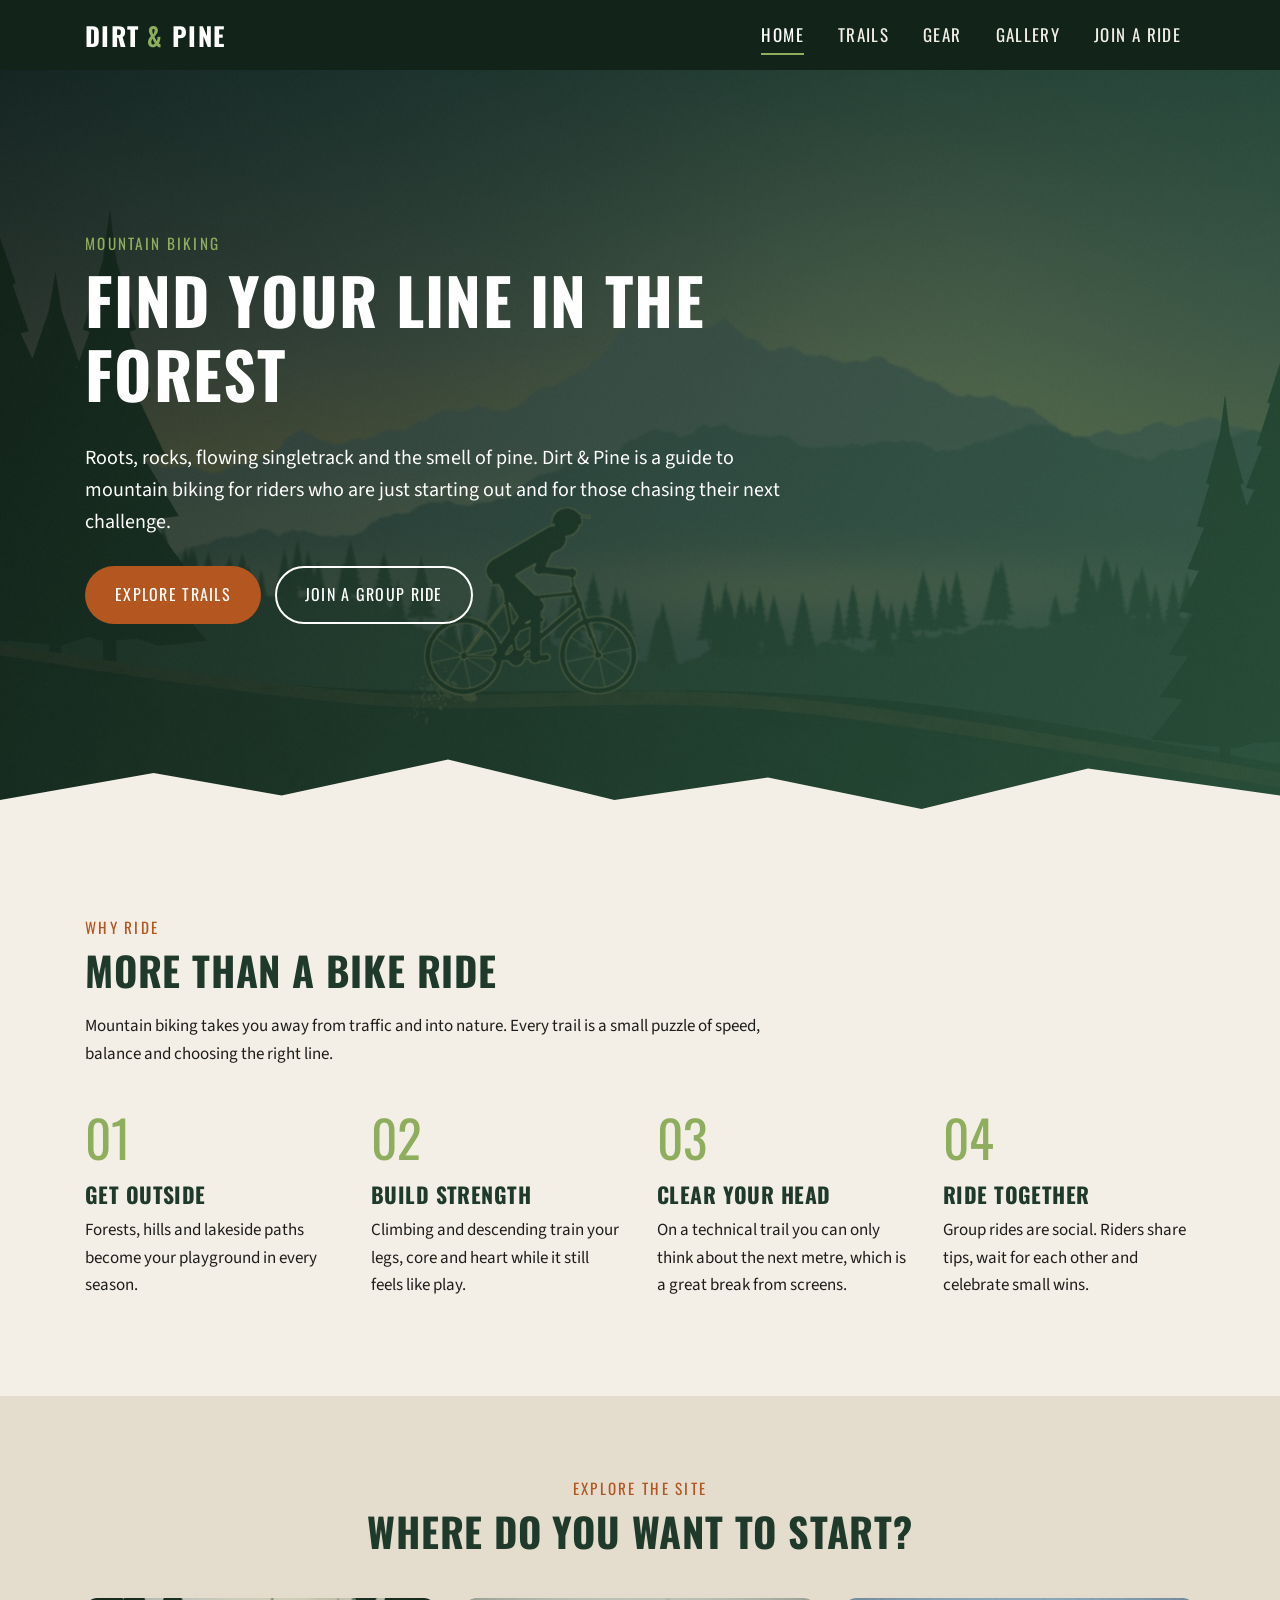
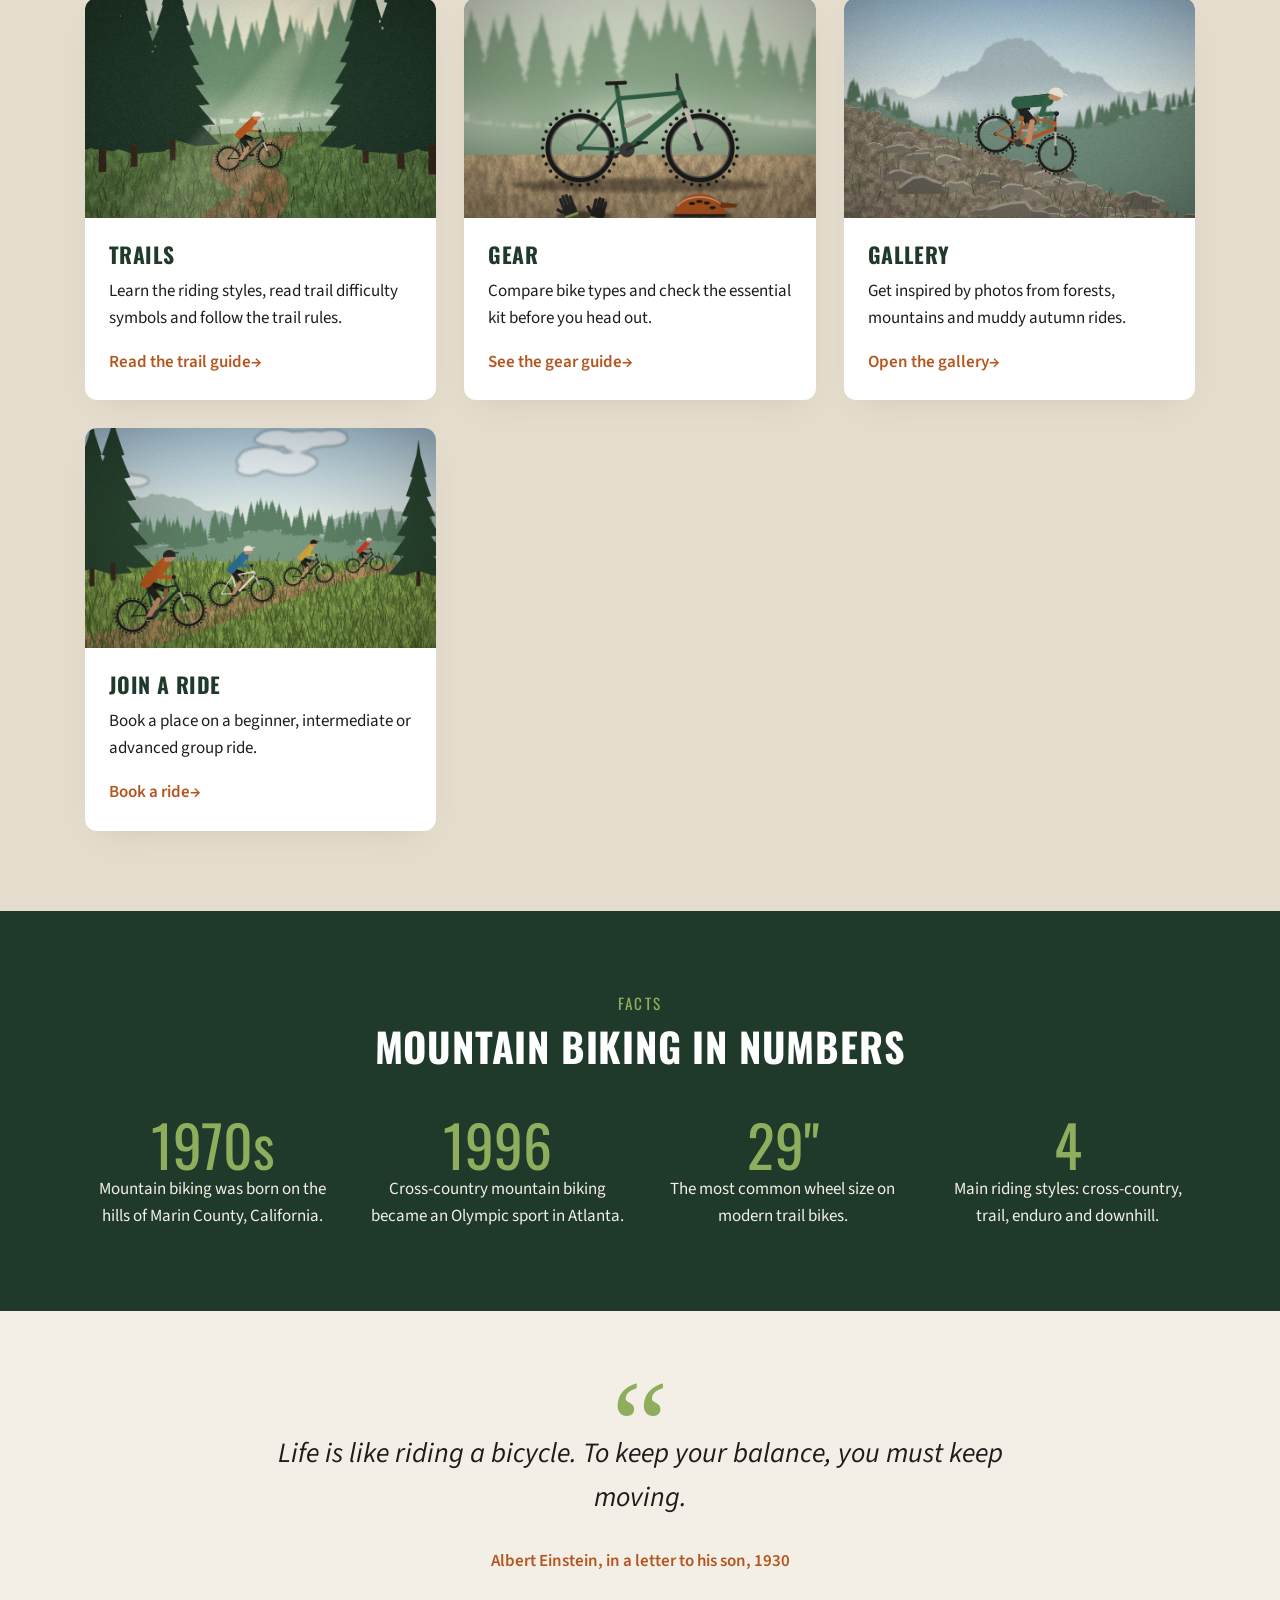
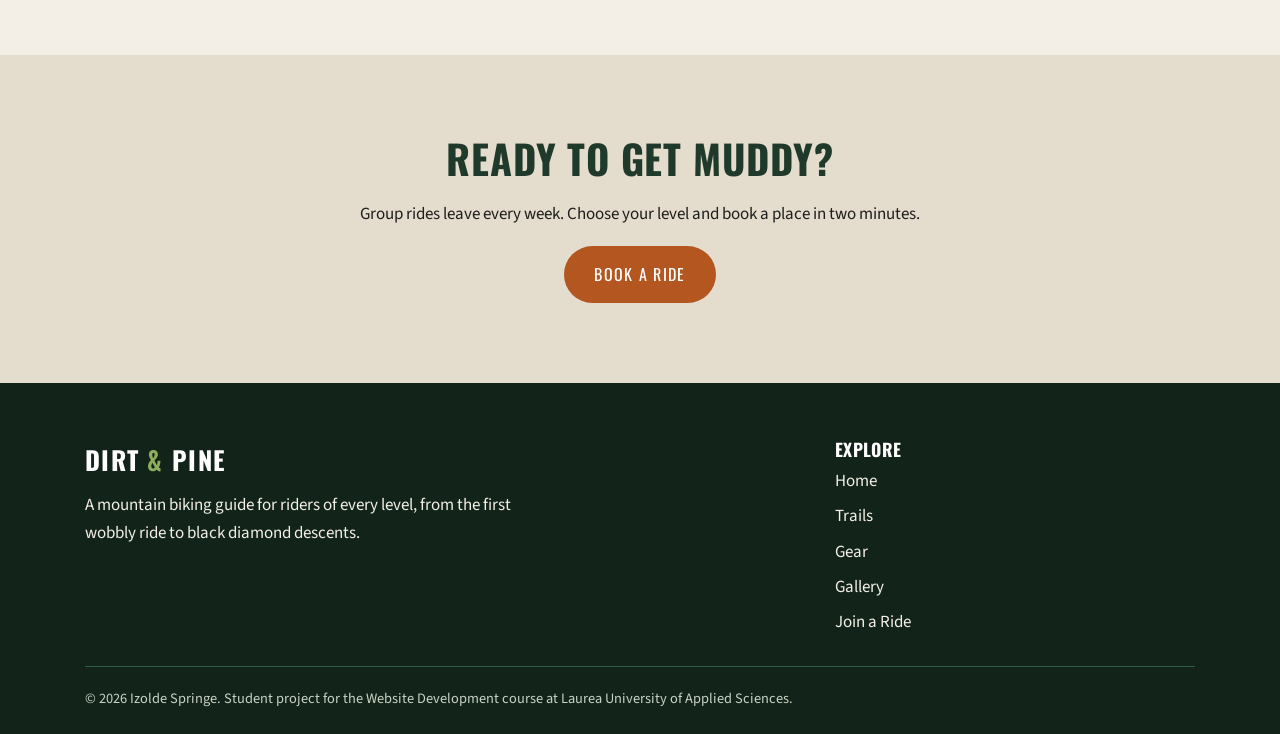
==== final-project/index.html @ ebc31a54 "Final-project" ====
<!DOCTYPE html>
<html lang="en">
<head>
    <meta charset="UTF-8">
    <meta name="viewport" content="width=device-width, initial-scale=1.0">
    <meta name="description" content="Dirt &amp; Pine is a mountain biking site with trail guides, gear advice, a photo gallery and group rides for every level.">
    <title>Dirt &amp; Pine | Mountain Biking for Every Rider</title>
    <link rel="preconnect" href="https://fonts.googleapis.com">
    <link rel="preconnect" href="https://fonts.gstatic.com" crossorigin>
    <link href="https://fonts.googleapis.com/css2?family=Oswald:wght@500;700&amp;family=Source+Sans+3:ital,wght@0,400;0,600;1,400&amp;display=swap" rel="stylesheet">
    <link rel="stylesheet" href="css/style.css">
</head>
<body>
    <a class="skip-link" href="#main">Skip to content</a>

    <header class="site-header">
        <div class="container header-inner">
            <a class="logo" href="index.html">Dirt <span>&amp;</span> Pine</a>
            <input class="nav-toggle" type="checkbox" id="nav-toggle">
            <label class="nav-toggle-label" for="nav-toggle">
                <span class="hamburger"></span>
                <span class="visually-hidden">Menu</span>
            </label>
            <nav class="site-nav" aria-label="Main">
                <ul>
                    <li><a href="index.html" aria-current="page">Home</a></li>
                    <li><a href="trails.html">Trails</a></li>
                    <li><a href="gear.html">Gear</a></li>
                    <li><a href="gallery.html">Gallery</a></li>
                    <li><a href="join.html">Join a Ride</a></li>
                </ul>
            </nav>
        </div>
    </header>

    <main id="main">
        <section class="hero hero-home">
            <div class="container">
                <div class="hero-content">
                    <span class="eyebrow">Mountain biking</span>
                    <h1>Find your line in the forest</h1>
                    <p class="hero-text">
                        Roots, rocks, flowing singletrack and the smell of pine.
                        Dirt &amp; Pine is a guide to mountain biking for riders
                        who are just starting out and for those chasing their next challenge.
                    </p>
                    <div class="hero-actions">
                        <a class="btn btn-primary" href="trails.html">Explore trails</a>
                        <a class="btn btn-outline" href="join.html">Join a group ride</a>
                    </div>
                </div>
            </div>
        </section>

        <section class="section">
            <div class="container">
                <div class="section-intro">
                    <span class="eyebrow">Why ride</span>
                    <h2>More than a bike ride</h2>
                    <p>
                        Mountain biking takes you away from traffic and into nature.
                        Every trail is a small puzzle of speed, balance and choosing the right line.
                    </p>
                </div>
                <ol class="benefits">
                    <li>
                        <h3>Get outside</h3>
                        <p>Forests, hills and lakeside paths become your playground in every season.</p>
                    </li>
                    <li>
                        <h3>Build strength</h3>
                        <p>Climbing and descending train your legs, core and heart while it still feels like play.</p>
                    </li>
                    <li>
                        <h3>Clear your head</h3>
                        <p>On a technical trail you can only think about the next metre, which is a great break from screens.</p>
                    </li>
                    <li>
                        <h3>Ride together</h3>
                        <p>Group rides are social. Riders share tips, wait for each other and celebrate small wins.</p>
                    </li>
                </ol>
            </div>
        </section>

        <section class="section section-alt">
            <div class="container">
                <div class="section-intro text-center">
                    <span class="eyebrow">Explore the site</span>
                    <h2>Where do you want to start?</h2>
                </div>
                <div class="card-grid">
                    <article class="card">
                        <div class="card-image">
                            <img src="images/trail.jpg" alt="Rider on a narrow singletrack trail through the forest" width="800" height="533" loading="lazy">
                        </div>
                        <div class="card-body">
                            <h3>Trails</h3>
                            <p>Learn the riding styles, read trail difficulty symbols and follow the trail rules.</p>
                            <a class="card-link" href="trails.html">Read the trail guide</a>
                        </div>
                    </article>
                    <article class="card">
                        <div class="card-image">
                            <img src="images/gear.jpg" alt="Mountain bike, helmet and gloves ready for a ride" width="800" height="533" loading="lazy">
                        </div>
                        <div class="card-body">
                            <h3>Gear</h3>
                            <p>Compare bike types and check the essential kit before you head out.</p>
                            <a class="card-link" href="gear.html">See the gear guide</a>
                        </div>
                    </article>
                    <article class="card">
                        <div class="card-image">
                            <img src="images/gallery-1.jpg" alt="Mountain biker riding down a rocky descent" width="800" height="533" loading="lazy">
                        </div>
                        <div class="card-body">
                            <h3>Gallery</h3>
                            <p>Get inspired by photos from forests, mountains and muddy autumn rides.</p>
                            <a class="card-link" href="gallery.html">Open the gallery</a>
                        </div>
                    </article>
                    <article class="card">
                        <div class="card-image">
                            <img src="images/gallery-6.jpg" alt="Group of mountain bikers riding together" width="800" height="533" loading="lazy">
                        </div>
                        <div class="card-body">
                            <h3>Join a ride</h3>
                            <p>Book a place on a beginner, intermediate or advanced group ride.</p>
                            <a class="card-link" href="join.html">Book a ride</a>
                        </div>
                    </article>
                </div>
            </div>
        </section>

        <section class="section section-dark">
            <div class="container">
                <div class="section-intro text-center">
                    <span class="eyebrow">Facts</span>
                    <h2>Mountain biking in numbers</h2>
                </div>
                <ul class="stats">
                    <li>
                        <span class="stat-number">1970s</span>
                        Mountain biking was born on the hills of Marin County, California.
                    </li>
                    <li>
                        <span class="stat-number">1996</span>
                        Cross-country mountain biking became an Olympic sport in Atlanta.
                    </li>
                    <li>
                        <span class="stat-number">29&quot;</span>
                        The most common wheel size on modern trail bikes.
                    </li>
                    <li>
                        <span class="stat-number">4</span>
                        Main riding styles: cross-country, trail, enduro and downhill.
                    </li>
                </ul>
            </div>
        </section>

        <div class="section">
            <div class="container">
                <figure class="quote-block">
                    <blockquote>
                        <p>Life is like riding a bicycle. To keep your balance, you must keep moving.</p>
                    </blockquote>
                    <figcaption>Albert Einstein, in a letter to his son, 1930</figcaption>
                </figure>
            </div>
        </div>

        <section class="section section-alt">
            <div class="container text-center">
                <h2>Ready to get muddy?</h2>
                <p>Group rides leave every week. Choose your level and book a place in two minutes.</p>
                <a class="btn btn-primary" href="join.html">Book a ride</a>
            </div>
        </section>
    </main>

    <footer class="site-footer">
        <div class="container">
            <div class="footer-inner">
                <div>
                    <a class="logo" href="index.html">Dirt <span>&amp;</span> Pine</a>
                    <p class="footer-text">A mountain biking guide for riders of every level, from the first wobbly ride to black diamond descents.</p>
                </div>
                <nav class="footer-nav" aria-label="Footer">
                    <h2 class="footer-heading">Explore</h2>
                    <ul>
                        <li><a href="index.html">Home</a></li>
                        <li><a href="trails.html">Trails</a></li>
                        <li><a href="gear.html">Gear</a></li>
                        <li><a href="gallery.html">Gallery</a></li>
                        <li><a href="join.html">Join a Ride</a></li>
                    </ul>
                </nav>
            </div>
            <p class="footer-bottom">&copy; 2026 Izolde Springe. Student project for the Website Development course at Laurea University of Applied Sciences.</p>
        </div>
    </footer>
</body>
</html>
---- final-project/css/style.css ----
/* =========================================================
   Dirt & Pine: shared stylesheet for every page
   ========================================================= */

/* The stylesheet is ordered by page section. Selectors such as
   ".card:hover .card-image img" and ".gallery-item img" never match
   the same element, so their order does not matter. */
/* stylelint-disable no-descending-specificity */

/* ---------- Colour palette and shared values ---------- */
:root {
    --color-forest: #1f3a2b;
    --color-forest-dark: #12241a;
    --color-pine: #2f5d43;
    --color-moss: #8fae5d;
    --color-accent: #b4561f;
    --color-accent-dark: #8f4317;
    --color-sand: #f4efe6;
    --color-sand-dark: #e4dccd;
    --color-shadow: #c9bfad;
    --color-ink: #1d1d1b;
    --color-white: #fff;
    --font-heading: oswald, "Arial Narrow", sans-serif;
    --font-body: "Source Sans 3", arial, sans-serif;
    --radius: 12px;
    --max-width: 1150px;
}

/* ---------- Base ---------- */
*,
*::before,
*::after {
    box-sizing: border-box;
}

html {
    scroll-behavior: smooth;
}

body {
    margin: 0;
    font-family: var(--font-body);
    font-size: 1.0625rem;
    line-height: 1.6;
    color: var(--color-ink);
    background-color: var(--color-sand);
}

img {
    display: block;
    max-width: 100%;
    height: auto;
}

h1,
h2,
h3 {
    margin: 0 0 0.5em;
    font-family: var(--font-heading);
    font-weight: 700;
    line-height: 1.15;
    letter-spacing: 0.02em;
    text-transform: uppercase;
}

h1 {
    font-size: clamp(2.2rem, 6vw, 4rem);
}

h2 {
    font-size: clamp(1.7rem, 4vw, 2.5rem);
    color: var(--color-forest);
}

h3 {
    font-size: 1.35rem;
    color: var(--color-forest);
}

p {
    margin: 0 0 1em;
}

a {
    color: var(--color-accent);
}

a:hover {
    color: var(--color-accent-dark);
}

/* Keep anchored sections clear of the sticky header */
[id] {
    scroll-margin-top: 90px;
}

/* ---------- Layout helpers ---------- */
.container {
    width: 100%;
    max-width: var(--max-width);
    margin: 0 auto;
    padding: 0 20px;
}

.section {
    padding: 80px 0;
}

.section-alt {
    background-color: var(--color-sand-dark);
}

.section-dark {
    color: var(--color-sand);
    background-color: var(--color-forest);
}

.section-dark h2,
.section-dark h3 {
    color: var(--color-white);
}

.section-intro {
    max-width: 680px;
    margin-bottom: 44px;
}

.text-center {
    text-align: center;
}

.section-intro.text-center {
    margin-right: auto;
    margin-left: auto;
}

.eyebrow {
    display: inline-block;
    margin-bottom: 8px;
    font-family: var(--font-heading);
    font-size: 0.95rem;
    letter-spacing: 0.15em;
    text-transform: uppercase;
    color: var(--color-accent);
}

.section-dark .eyebrow,
.hero .eyebrow {
    color: var(--color-moss);
}

.visually-hidden {
    position: absolute;
    width: 1px;
    height: 1px;
    margin: -1px;
    padding: 0;
    overflow: hidden;
    clip-path: inset(50%);
    white-space: nowrap;
    border: 0;
}

.skip-link {
    position: absolute;
    top: -60px;
    left: 16px;
    z-index: 200;
    padding: 10px 16px;
    color: var(--color-white);
    background-color: var(--color-accent);
    border-radius: 0 0 8px 8px;
    transition: top 0.2s ease;
}

.skip-link:focus {
    top: 0;
}

/* ---------- Buttons ---------- */
.btn {
    display: inline-block;
    padding: 14px 28px;
    font-family: var(--font-heading);
    font-size: 1rem;
    letter-spacing: 0.08em;
    text-align: center;
    text-decoration: none;
    text-transform: uppercase;
    cursor: pointer;
    border: 2px solid transparent;
    border-radius: 999px;
    transition: background-color 0.25s ease, color 0.25s ease, transform 0.25s ease, box-shadow 0.25s ease;
}

.btn:hover {
    transform: translateY(-3px);
}

.btn:focus-visible {
    outline: 3px solid var(--color-moss);
    outline-offset: 3px;
}

.btn-primary {
    color: var(--color-white);
    background-color: var(--color-accent);
}

.btn-primary:hover {
    color: var(--color-white);
    background-color: var(--color-accent-dark);
    box-shadow: 0 10px 20px -8px var(--color-forest-dark);
}

.btn-outline {
    color: var(--color-white);
    background-color: transparent;
    border-color: var(--color-white);
}

.btn-outline:hover {
    color: var(--color-forest);
    background-color: var(--color-white);
}

.btn-ghost {
    color: var(--color-forest);
    background-color: transparent;
    border-color: var(--color-forest);
}

.btn-ghost:hover {
    color: var(--color-white);
    background-color: var(--color-forest);
}

/* ---------- Header and navigation ---------- */
.site-header {
    position: sticky;
    top: 0;
    z-index: 50;
    background-color: var(--color-forest-dark);
}

.header-inner {
    display: flex;
    flex-wrap: wrap;
    align-items: center;
    justify-content: space-between;
    min-height: 70px;
}

.logo {
    font-family: var(--font-heading);
    font-size: 1.6rem;
    font-weight: 700;
    letter-spacing: 0.05em;
    text-decoration: none;
    text-transform: uppercase;
    color: var(--color-white);
}

.logo span {
    color: var(--color-moss);
}

.logo:hover {
    color: var(--color-white);
}

.site-nav ul {
    display: flex;
    gap: 6px;
    margin: 0;
    padding: 0;
    list-style: none;
}

.site-nav a {
    position: relative;
    display: block;
    padding: 10px 14px;
    font-family: var(--font-heading);
    letter-spacing: 0.08em;
    text-decoration: none;
    text-transform: uppercase;
    color: var(--color-sand);
}

/* Underline that grows from the left on hover and marks the current page */
.site-nav a::after {
    content: "";
    position: absolute;
    right: 14px;
    bottom: 4px;
    left: 14px;
    height: 2px;
    background-color: var(--color-moss);
    transform: scaleX(0);
    transform-origin: left;
    transition: transform 0.3s ease;
}

.site-nav a:hover,
.site-nav a[aria-current="page"] {
    color: var(--color-white);
}

.site-nav a:hover::after,
.site-nav a[aria-current="page"]::after {
    transform: scaleX(1);
}

/* Mobile menu: a hidden checkbox opens the menu without JavaScript */
.nav-toggle {
    position: absolute;
    width: 1px;
    height: 1px;
    opacity: 0;
}

.nav-toggle-label {
    display: none;
    padding: 22px 6px;
    cursor: pointer;
}

.hamburger,
.hamburger::before,
.hamburger::after {
    display: block;
    width: 28px;
    height: 3px;
    background-color: var(--color-sand);
    border-radius: 2px;
    transition: transform 0.3s ease, background-color 0.3s ease;
}

.hamburger {
    position: relative;
}

.hamburger::before,
.hamburger::after {
    content: "";
    position: absolute;
    left: 0;
}

.hamburger::before {
    top: -9px;
}

.hamburger::after {
    top: 9px;
}

/* The three lines turn into an X when the menu is open */
.nav-toggle:checked + .nav-toggle-label .hamburger {
    background-color: transparent;
}

.nav-toggle:checked + .nav-toggle-label .hamburger::before {
    transform: translateY(9px) rotate(45deg);
}

.nav-toggle:checked + .nav-toggle-label .hamburger::after {
    transform: translateY(-9px) rotate(-45deg);
}

.nav-toggle:focus + .nav-toggle-label {
    outline: 2px solid var(--color-moss);
    outline-offset: 2px;
}

/* ---------- Hero banners ---------- */
.hero {
    position: relative;
    display: flex;
    align-items: center;
    min-height: 85vh;
    padding: 80px 0 130px;
    overflow: hidden;
    color: var(--color-white);
    background-color: var(--color-forest);
    background-position: center;
    background-repeat: no-repeat;
    background-size: cover;
}

/* Green overlay keeps the text readable on top of the photo */
.hero::before {
    content: "";
    position: absolute;
    top: 0;
    left: 0;
    width: 100%;
    height: 100%;
    background: linear-gradient(120deg, var(--color-forest-dark), var(--color-pine));
    opacity: 0.78;
}

/* Mountain silhouette along the bottom edge */
.hero::after {
    content: "";
    position: absolute;
    right: 0;
    bottom: -1px;
    left: 0;
    height: 90px;
    background-color: var(--color-sand);
    clip-path: polygon(0 100%, 0 60%, 12% 30%, 22% 55%, 35% 15%, 48% 60%, 60% 35%, 72% 70%, 85% 25%, 100% 55%, 100% 100%);
}

.hero .container {
    position: relative;
}

.hero h1 {
    color: var(--color-white);
}

.hero-content {
    max-width: 700px;
    animation: rise-in 1s ease both;
}

.hero-text {
    font-size: 1.25rem;
}

.hero-actions {
    display: flex;
    flex-wrap: wrap;
    gap: 14px;
    margin-top: 28px;
}

.hero-small {
    min-height: 50vh;
}

.hero-home {
    background-image: url("../images/hero.jpg");
}

.hero-trails {
    background-image: url("../images/gallery-2.jpg");
}

.hero-gear {
    background-image: url("../images/gear.jpg");
}

.hero-gallery {
    background-image: url("../images/gallery-5.jpg");
}

.hero-join {
    background-image: url("../images/gallery-6.jpg");
}

/* ---------- Numbered benefits (home) ---------- */
.benefits {
    display: grid;
    grid-template-columns: repeat(auto-fit, minmax(240px, 1fr));
    gap: 34px;
    margin: 0;
    padding: 0;
    list-style: none;
    counter-reset: benefit;
}

.benefits li {
    position: relative;
    padding-top: 70px;
    counter-increment: benefit;
}

.benefits li::before {
    content: counter(benefit, decimal-leading-zero);
    position: absolute;
    top: 0;
    left: 0;
    font-family: var(--font-heading);
    font-size: 3.2rem;
    line-height: 1;
    color: var(--color-moss);
}

/* ---------- Cards ---------- */
.card-grid {
    display: grid;
    grid-template-columns: repeat(auto-fit, minmax(260px, 1fr));
    gap: 28px;
}

.card {
    display: flex;
    flex-direction: column;
    overflow: hidden;
    background-color: var(--color-white);
    border-radius: var(--radius);
    box-shadow: 0 12px 30px -18px var(--color-shadow);
    transition: transform 0.3s ease, box-shadow 0.3s ease;
}

.card:hover {
    transform: translateY(-8px);
    box-shadow: 0 22px 40px -20px var(--color-forest);
}

.card-image {
    overflow: hidden;
}

.card-image img {
    width: 100%;
    height: 220px;
    object-fit: cover;
    background-color: var(--color-pine);
    transition: transform 0.6s ease;
}

.card:hover .card-image img {
    transform: scale(1.08);
}

.card-body {
    display: flex;
    flex: 1;
    flex-direction: column;
    padding: 24px;
}

.card-body p {
    flex: 1;
}

.card-link {
    font-weight: 600;
    text-decoration: none;
}

.card-link::after {
    content: " \2192";
    display: inline-block;
    transition: transform 0.3s ease;
}

.card:hover .card-link::after {
    transform: translateX(5px);
}

/* ---------- Difficulty badges ---------- */
.badge {
    display: inline-block;
    align-self: flex-start;
    margin-bottom: 12px;
    padding: 4px 12px;
    font-size: 0.85rem;
    font-weight: 600;
    letter-spacing: 0.05em;
    text-transform: uppercase;
    border-radius: 999px;
}

.badge-green {
    color: #2d5016;
    background-color: #dfeccd;
}

.badge-blue {
    color: #1d4f8c;
    background-color: #d6e4f5;
}

.badge-black {
    color: var(--color-white);
    background-color: var(--color-ink);
}

/* ---------- Stats band (home) ---------- */
.stats {
    display: grid;
    grid-template-columns: repeat(auto-fit, minmax(180px, 1fr));
    gap: 30px;
    margin: 0;
    padding: 0;
    list-style: none;
    text-align: center;
}

.stat-number {
    display: block;
    font-family: var(--font-heading);
    font-size: clamp(2.6rem, 6vw, 3.6rem);
    line-height: 1.1;
    color: var(--color-moss);
}

/* ---------- Quote (home) ---------- */
.quote-block {
    position: relative;
    max-width: 760px;
    margin: 0 auto;
    padding-top: 40px;
    text-align: center;
}

.quote-block::before {
    content: "\201C";
    position: absolute;
    top: -30px;
    left: 50%;
    font-family: Georgia, serif;
    font-size: 8rem;
    line-height: 1;
    color: var(--color-moss);
    transform: translateX(-50%);
}

.quote-block blockquote {
    margin: 0;
    font-size: clamp(1.3rem, 3vw, 1.75rem);
    font-style: italic;
}

.quote-block figcaption {
    margin-top: 12px;
    font-weight: 600;
    color: var(--color-accent);
}

/* ---------- Difficulty table (trails) ---------- */
.table-wrapper {
    overflow-x: auto;
    border-radius: var(--radius);
    box-shadow: 0 12px 30px -18px var(--color-shadow);
}

.difficulty-table {
    width: 100%;
    min-width: 600px;
    border-collapse: collapse;
    background-color: var(--color-white);
}

.difficulty-table caption {
    padding: 0 0 12px;
    font-style: italic;
    text-align: left;
}

.difficulty-table th,
.difficulty-table td {
    padding: 14px 18px;
    text-align: left;
    vertical-align: top;
}

.difficulty-table th {
    font-family: var(--font-heading);
    font-weight: 500;
    letter-spacing: 0.06em;
    text-transform: uppercase;
    color: var(--color-white);
    background-color: var(--color-forest);
}

.difficulty-table td {
    border-bottom: 1px solid var(--color-sand-dark);
}

.difficulty-table tbody tr {
    transition: background-color 0.2s ease;
}

.difficulty-table tbody tr:nth-child(even) {
    background-color: #faf7f1;
}

.difficulty-table tbody tr:hover {
    background-color: #efe7d8;
}

/* Trail symbols drawn with CSS shapes */
.symbol {
    display: inline-block;
    width: 18px;
    height: 18px;
    margin-right: 6px;
    vertical-align: middle;
}

.symbol-white {
    background-color: var(--color-white);
    border: 2px solid var(--color-ink);
    border-radius: 50%;
}

.symbol-green {
    background-color: #3b8a3e;
    border-radius: 50%;
}

.symbol-blue {
    background-color: #2b6cb0;
}

.symbol-black {
    width: 14px;
    height: 14px;
    margin-right: 8px;
    background-color: var(--color-ink);
    transform: rotate(45deg);
}

/* ---------- Trail rules (numbered with CSS counters) ---------- */
.rules {
    display: grid;
    grid-template-columns: repeat(auto-fit, minmax(300px, 1fr));
    gap: 16px;
    margin: 0;
    padding: 0;
    list-style: none;
    counter-reset: rule;
}

.rules li {
    position: relative;
    padding: 20px 20px 20px 76px;
    background-color: var(--color-white);
    border-left: 5px solid var(--color-accent);
    border-radius: 0 var(--radius) var(--radius) 0;
    counter-increment: rule;
}

.rules li::before {
    content: counter(rule);
    position: absolute;
    top: 50%;
    left: 20px;
    width: 40px;
    height: 40px;
    font-family: var(--font-heading);
    font-size: 1.3rem;
    line-height: 40px;
    text-align: center;
    color: var(--color-white);
    background-color: var(--color-forest);
    border-radius: 50%;
    transform: translateY(-50%);
}

.rules strong {
    display: block;
    color: var(--color-forest);
}

/* ---------- Flip cards (gear) ---------- */
.flip-grid {
    display: grid;
    grid-template-columns: repeat(auto-fit, minmax(240px, 1fr));
    gap: 24px;
}

.flip-card {
    height: 320px;
    perspective: 1000px;
    border-radius: var(--radius);
}

.flip-card:focus {
    outline: 3px solid var(--color-moss);
    outline-offset: 4px;
}

.flip-card-inner {
    position: relative;
    width: 100%;
    height: 100%;
    transform-style: preserve-3d;
    transition: transform 0.7s ease;
}

.flip-card:hover .flip-card-inner,
.flip-card:focus .flip-card-inner {
    transform: rotateY(180deg);
}

.flip-card-front,
.flip-card-back {
    position: absolute;
    top: 0;
    left: 0;
    display: flex;
    flex-direction: column;
    justify-content: center;
    width: 100%;
    height: 100%;
    padding: 28px;
    border-radius: var(--radius);
    backface-visibility: hidden;
}

.flip-card-front {
    align-items: center;
    text-align: center;
    color: var(--color-white);
    background: linear-gradient(150deg, var(--color-pine), var(--color-forest-dark));
}

.flip-card-front h3 {
    color: var(--color-white);
}

.flip-card-back {
    background-color: var(--color-white);
    transform: rotateY(180deg);
}

.travel {
    font-family: var(--font-heading);
    font-size: 2.4rem;
    line-height: 1.1;
    color: var(--color-moss);
}

.flip-hint {
    margin: 12px 0 0;
    font-size: 0.9rem;
    opacity: 0.8;
}

/* ---------- Split layout: image beside text ---------- */
.split {
    display: grid;
    grid-template-columns: 1fr 1fr;
    gap: 60px;
    align-items: center;
}

.split-image img {
    width: 100%;
    height: 440px;
    object-fit: cover;
    background-color: var(--color-pine);
    border-radius: var(--radius);
    box-shadow: 20px 20px 0 var(--color-moss);
}

/* ---------- Checklist with CSS check marks ---------- */
.checklist {
    margin: 0;
    padding: 0;
    list-style: none;
}

.checklist li {
    position: relative;
    margin-bottom: 12px;
    padding-left: 38px;
}

.checklist li::before {
    content: "";
    position: absolute;
    top: 3px;
    left: 0;
    width: 24px;
    height: 24px;
    background-color: var(--color-moss);
    border-radius: 50%;
}

.checklist li::after {
    content: "";
    position: absolute;
    top: 7px;
    left: 9px;
    width: 6px;
    height: 12px;
    border: solid var(--color-white);
    border-width: 0 3px 3px 0;
    transform: rotate(45deg);
}

/* ---------- FAQ accordion (gear) ---------- */
.faq {
    max-width: 800px;
    margin: 0 auto;
}

.faq details {
    margin-bottom: 12px;
    overflow: hidden;
    background-color: var(--color-white);
    border-radius: var(--radius);
}

.faq summary {
    position: relative;
    padding: 18px 60px 18px 22px;
    font-weight: 600;
    list-style: none;
    cursor: pointer;
    transition: background-color 0.2s ease;
}

.faq summary:hover {
    background-color: #faf7f1;
}

.faq summary::after {
    content: "+";
    position: absolute;
    top: 50%;
    right: 22px;
    font-size: 1.6rem;
    line-height: 1;
    color: var(--color-accent);
    transform: translateY(-50%);
    transition: transform 0.3s ease;
}

.faq details[open] summary::after {
    transform: translateY(-50%) rotate(45deg);
}

.faq-answer {
    padding: 0 22px 6px;
    animation: fade-in 0.4s ease;
}

/* ---------- Slideshow (gallery), pure CSS ---------- */
.slideshow {
    position: relative;
    height: clamp(260px, 50vw, 540px);
    overflow: hidden;
    background-color: var(--color-forest);
    border-radius: var(--radius);
}

.slide {
    position: absolute;
    top: 0;
    left: 0;
    width: 100%;
    height: 100%;
    margin: 0;
    opacity: 0;
    animation: slide-fade 20s infinite;
}

.slide:nth-child(2) {
    animation-delay: 5s;
}

.slide:nth-child(3) {
    animation-delay: 10s;
}

.slide:nth-child(4) {
    animation-delay: 15s;
}

.slideshow:hover .slide {
    animation-play-state: paused;
}

.slide img {
    width: 100%;
    height: 100%;
    object-fit: cover;
}

.slide figcaption {
    position: absolute;
    bottom: 20px;
    left: 20px;
    padding: 8px 16px;
    font-family: var(--font-heading);
    letter-spacing: 0.06em;
    text-transform: uppercase;
    color: var(--color-white);
    background-color: var(--color-forest-dark);
    border-radius: 8px;
}

/* ---------- Gallery grid with captions ---------- */
.gallery-grid {
    display: grid;
    grid-template-columns: repeat(auto-fill, minmax(250px, 1fr));
    gap: 16px;
    margin: 0;
    padding: 0;
    list-style: none;
}

.gallery-item {
    position: relative;
    display: block;
    overflow: hidden;
    border-radius: var(--radius);
}

.gallery-item img {
    width: 100%;
    height: 260px;
    object-fit: cover;
    background-color: var(--color-pine);
    transition: transform 0.5s ease, filter 0.5s ease;
}

.gallery-item:hover img,
.gallery-item:focus img {
    filter: brightness(75%);
    transform: scale(1.06);
}

.gallery-caption {
    position: absolute;
    right: 0;
    bottom: 0;
    left: 0;
    padding: 30px 16px 14px;
    font-weight: 600;
    color: var(--color-white);
    background: linear-gradient(transparent, var(--color-forest-dark));
    transform: translateY(100%);
    transition: transform 0.4s ease;
}

.gallery-item:hover .gallery-caption,
.gallery-item:focus .gallery-caption {
    transform: translateY(0);
}

/* ---------- Lightbox, opened with :target ---------- */
.lightbox {
    position: fixed;
    top: 0;
    left: 0;
    z-index: 100;
    width: 100%;
    height: 100%;
    display: none;
    align-items: center;
    justify-content: center;
    gap: 10px;
    padding: 20px;
    background-color: var(--color-forest-dark);
}

.lightbox:target {
    display: flex;
    animation: fade-in 0.3s ease;
}

.lightbox-figure {
    max-width: 1000px;
    margin: 0;
    text-align: center;
    color: var(--color-sand);
}

.lightbox-figure img {
    width: auto;
    max-height: 75vh;
    margin: 0 auto 12px;
    border-radius: 8px;
}

.lightbox-close,
.lightbox-arrow {
    font-size: 2.6rem;
    line-height: 1;
    text-decoration: none;
    color: var(--color-sand);
    transition: color 0.2s ease, transform 0.2s ease;
}

.lightbox-close {
    position: absolute;
    top: 16px;
    right: 24px;
}

.lightbox-close:hover,
.lightbox-arrow:hover {
    color: var(--color-moss);
    transform: scale(1.2);
}

/* ---------- Join form ---------- */
.join-layout {
    display: grid;
    grid-template-columns: 2fr 1fr;
    gap: 40px;
    align-items: start;
}

.ride-form {
    padding: 36px;
    background-color: var(--color-white);
    border-radius: var(--radius);
    box-shadow: 0 12px 30px -18px var(--color-shadow);
}

.ride-form fieldset {
    margin: 0 0 30px;
    padding: 0;
    border: 0;
}

.ride-form legend {
    margin-bottom: 16px;
    padding: 0;
    font-family: var(--font-heading);
    font-size: 1.35rem;
    text-transform: uppercase;
    color: var(--color-forest);
}

.form-row {
    display: grid;
    grid-template-columns: 1fr 1fr;
    gap: 18px;
}

.form-group {
    display: flex;
    flex-direction: column;
    gap: 6px;
    margin-bottom: 18px;
}

.form-group label,
.group-label {
    font-weight: 600;
}

.required::after {
    content: " *";
    color: var(--color-accent);
}

.form-note {
    font-size: 0.95rem;
}

.ride-form input[type="text"],
.ride-form input[type="email"],
.ride-form input[type="tel"],
.ride-form input[type="date"],
.ride-form select,
.ride-form textarea {
    width: 100%;
    padding: 12px 14px;
    font: inherit;
    color: var(--color-ink);
    background-color: var(--color-sand);
    border: 2px solid var(--color-sand-dark);
    border-radius: 8px;
    transition: border-color 0.2s ease, background-color 0.2s ease;
}

.ride-form textarea {
    min-height: 130px;
    resize: vertical;
}

.ride-form input:focus,
.ride-form select:focus,
.ride-form textarea:focus {
    background-color: var(--color-white);
    border-color: var(--color-pine);
    outline: 3px solid var(--color-moss);
    outline-offset: 1px;
}

.ride-form input[type="range"] {
    width: 100%;
}

.range-labels {
    display: flex;
    justify-content: space-between;
    font-size: 0.9rem;
}

/* Skill level radios styled as pill buttons */
.pill-options {
    display: flex;
    flex-wrap: wrap;
    gap: 10px;
}

.pill {
    position: relative;
}

.pill input {
    position: absolute;
    opacity: 0;
}

.pill span {
    display: inline-block;
    padding: 10px 20px;
    cursor: pointer;
    border: 2px solid var(--color-sand-dark);
    border-radius: 999px;
    transition: background-color 0.2s ease, border-color 0.2s ease, color 0.2s ease;
}

.pill span:hover {
    border-color: var(--color-pine);
}

.pill input:checked + span {
    color: var(--color-white);
    background-color: var(--color-forest);
    border-color: transparent;
}

.pill input:focus + span {
    outline: 3px solid var(--color-moss);
    outline-offset: 2px;
}

.checkbox-options {
    display: grid;
    gap: 8px;
}

.checkbox-option {
    display: flex;
    gap: 10px;
    align-items: center;
}

.checkbox-option input {
    width: 20px;
    height: 20px;
}

.form-actions {
    display: flex;
    flex-wrap: wrap;
    gap: 12px;
}

/* Side panel with ride schedule */
.info-card {
    padding: 30px;
    color: var(--color-sand);
    background-color: var(--color-forest);
    border-radius: var(--radius);
}

.info-card h2 {
    font-size: 1.6rem;
    color: var(--color-white);
}

.schedule {
    margin: 0 0 20px;
}

.schedule dt {
    font-family: var(--font-heading);
    letter-spacing: 0.06em;
    text-transform: uppercase;
    color: var(--color-moss);
}

.schedule dd {
    margin: 0 0 16px;
}

/* ---------- Bootstrap components (join), themed with Bootstrap's own variables ---------- */
.alert-success {
    --bs-alert-color: var(--color-forest);
    --bs-alert-bg: #e8efdb;
    --bs-alert-border-color: var(--color-moss);
    --bs-alert-border-radius: 8px;
}

.info-card .progress {
    --bs-progress-height: 8px;
    --bs-progress-bg: var(--color-forest-dark);
    --bs-progress-bar-bg: var(--color-moss);
    --bs-progress-border-radius: 999px;
}

/* ---------- Footer ---------- */
.site-footer {
    padding: 56px 0 24px;
    color: var(--color-sand);
    background-color: var(--color-forest-dark);
}

.footer-inner {
    display: grid;
    grid-template-columns: 2fr 1fr;
    gap: 30px;
}

.footer-text {
    max-width: 460px;
    margin-top: 12px;
}

.footer-heading {
    font-size: 1.1rem;
    color: var(--color-white);
}

.footer-nav ul {
    display: grid;
    gap: 8px;
    margin: 0;
    padding: 0;
    list-style: none;
}

.footer-nav a {
    text-decoration: none;
    color: var(--color-sand);
    transition: color 0.2s ease;
}

.footer-nav a:hover {
    color: var(--color-moss);
}

.footer-bottom {
    margin: 30px 0 0;
    padding-top: 20px;
    font-size: 0.9rem;
    color: #c9d3c4;
    border-top: 1px solid var(--color-pine);
}

/* ---------- Animations ---------- */
@keyframes rise-in {
    from {
        opacity: 0;
        transform: translateY(30px);
    }

    to {
        opacity: 1;
        transform: translateY(0);
    }
}

@keyframes fade-in {
    from {
        opacity: 0;
    }

    to {
        opacity: 1;
    }
}

/* Each of the four slides is visible for a quarter of the cycle */
@keyframes slide-fade {
    0% {
        opacity: 0;
        transform: scale(1.08);
    }

    5% {
        opacity: 1;
    }

    25% {
        opacity: 1;
    }

    30% {
        opacity: 0;
        transform: scale(1);
    }

    100% {
        opacity: 0;
    }
}

/* ---------- Responsive: tablets and phones ---------- */
@media (width <= 800px) {
    .section {
        padding: 56px 0;
    }

    .nav-toggle-label {
        display: block;
    }

    .site-nav {
        display: none;
        width: 100%;
        padding-bottom: 12px;
    }

    .nav-toggle:checked ~ .site-nav {
        display: block;
        animation: fade-in 0.3s ease;
    }

    .site-nav ul {
        flex-direction: column;
        gap: 0;
    }

    .site-nav a {
        padding: 12px 4px;
        border-top: 1px solid var(--color-pine);
    }

    .site-nav a::after {
        right: auto;
        left: 4px;
        width: 40px;
    }

    .hero {
        min-height: 70vh;
    }

    .hero-small {
        min-height: 40vh;
    }

    .split,
    .join-layout,
    .footer-inner {
        grid-template-columns: 1fr;
    }

    .split {
        gap: 40px;
    }

    .split-image img {
        height: 300px;
        box-shadow: 10px 10px 0 var(--color-moss);
    }

    /* Touch screens have no hover, so captions are always shown */
    .gallery-caption {
        transform: translateY(0);
    }
}

/* ---------- Responsive: small phones ---------- */
@media (width <= 520px) {
    .hero-actions .btn,
    .form-actions .btn {
        width: 100%;
    }

    .form-row {
        grid-template-columns: 1fr;
    }

    .ride-form {
        padding: 22px;
    }

    .lightbox-arrow {
        position: absolute;
        bottom: 20px;
    }

    .lightbox-prev {
        left: 30%;
    }

    .lightbox-next {
        right: 30%;
    }
}

/* ---------- Wide screens ---------- */
@media (width >= 801px) {
    /* The menu checkbox is only needed on small screens */
    .nav-toggle {
        display: none;
    }

    /* Feature photo spans two columns */
    .gallery-grid li:first-child {
        grid-column: span 2;
    }
}

/* ---------- Respect users who prefer less motion ---------- */
@media (prefers-reduced-motion: reduce) {
    *,
    *::before,
    *::after {
        scroll-behavior: auto !important;
        animation-duration: 0.01ms !important;
        animation-iteration-count: 1 !important;
        transition-duration: 0.01ms !important;
    }

    .slide:first-child {
        opacity: 1;
    }
}
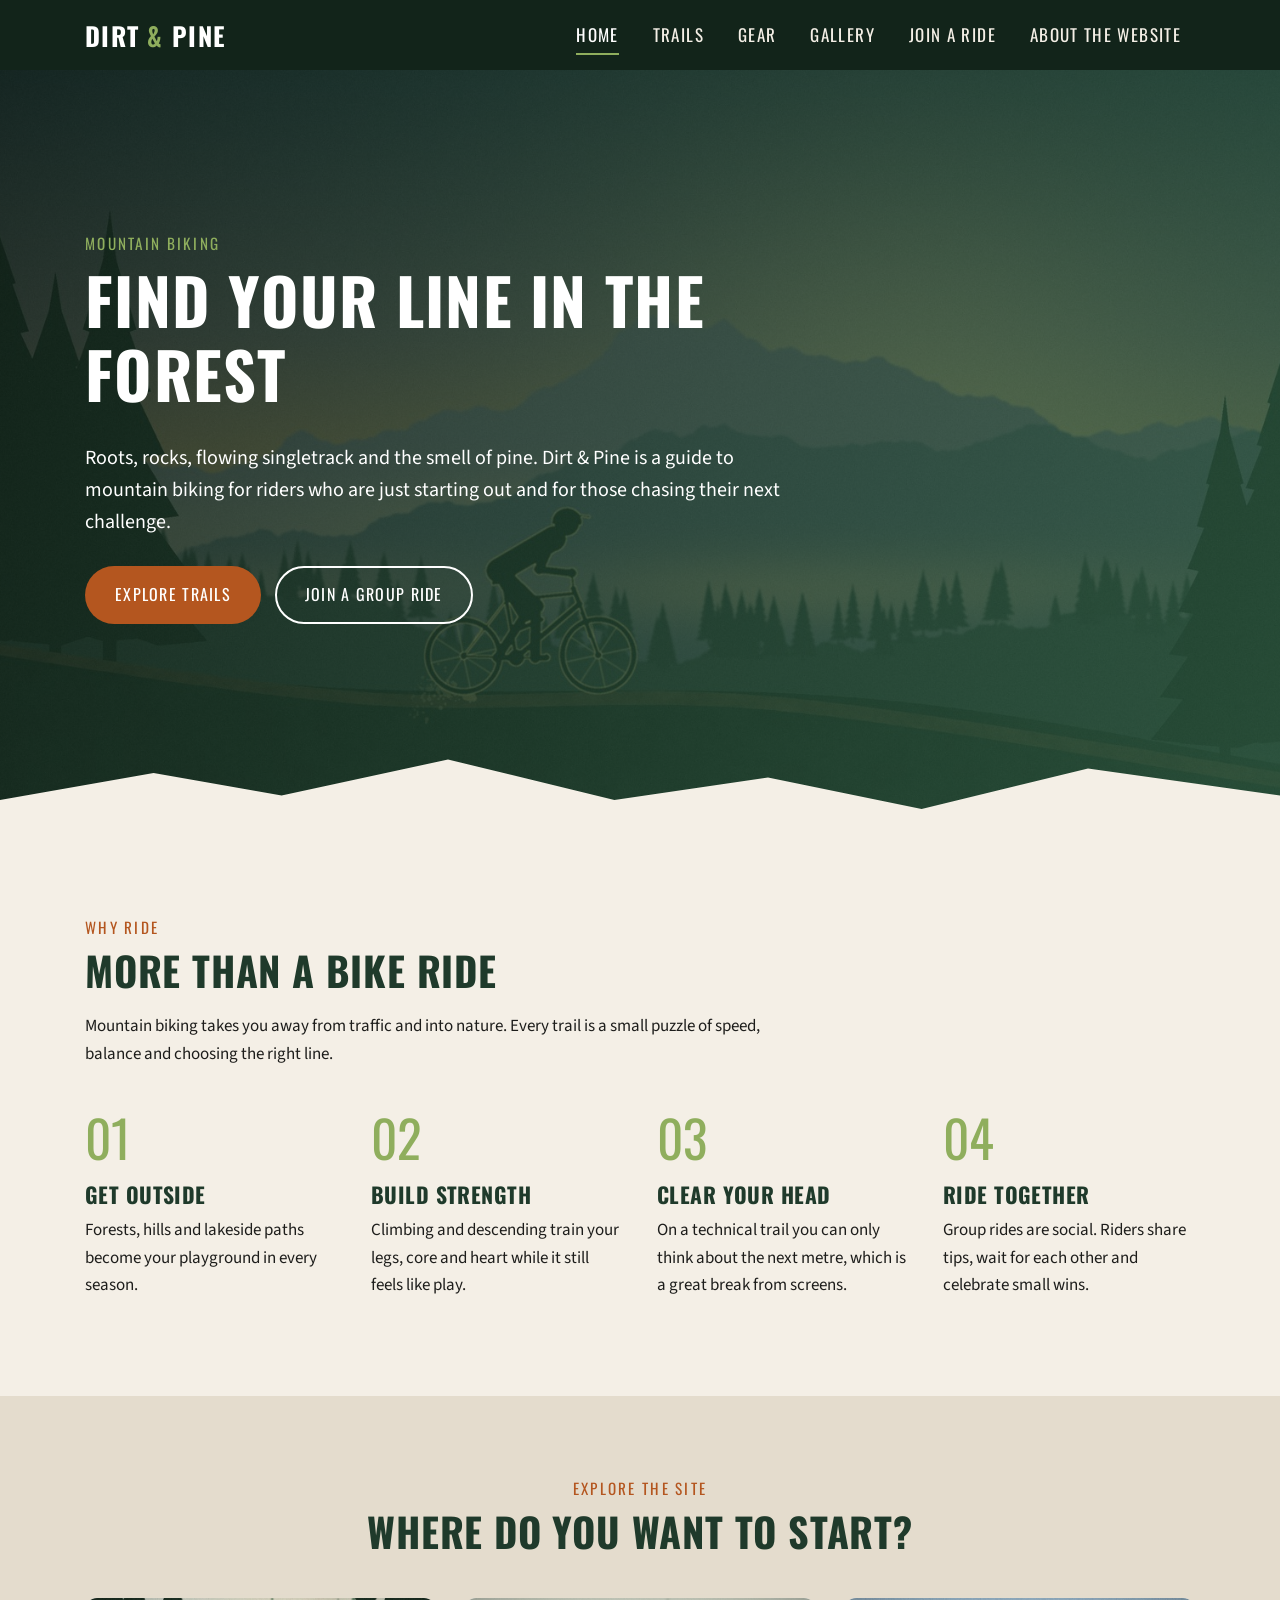
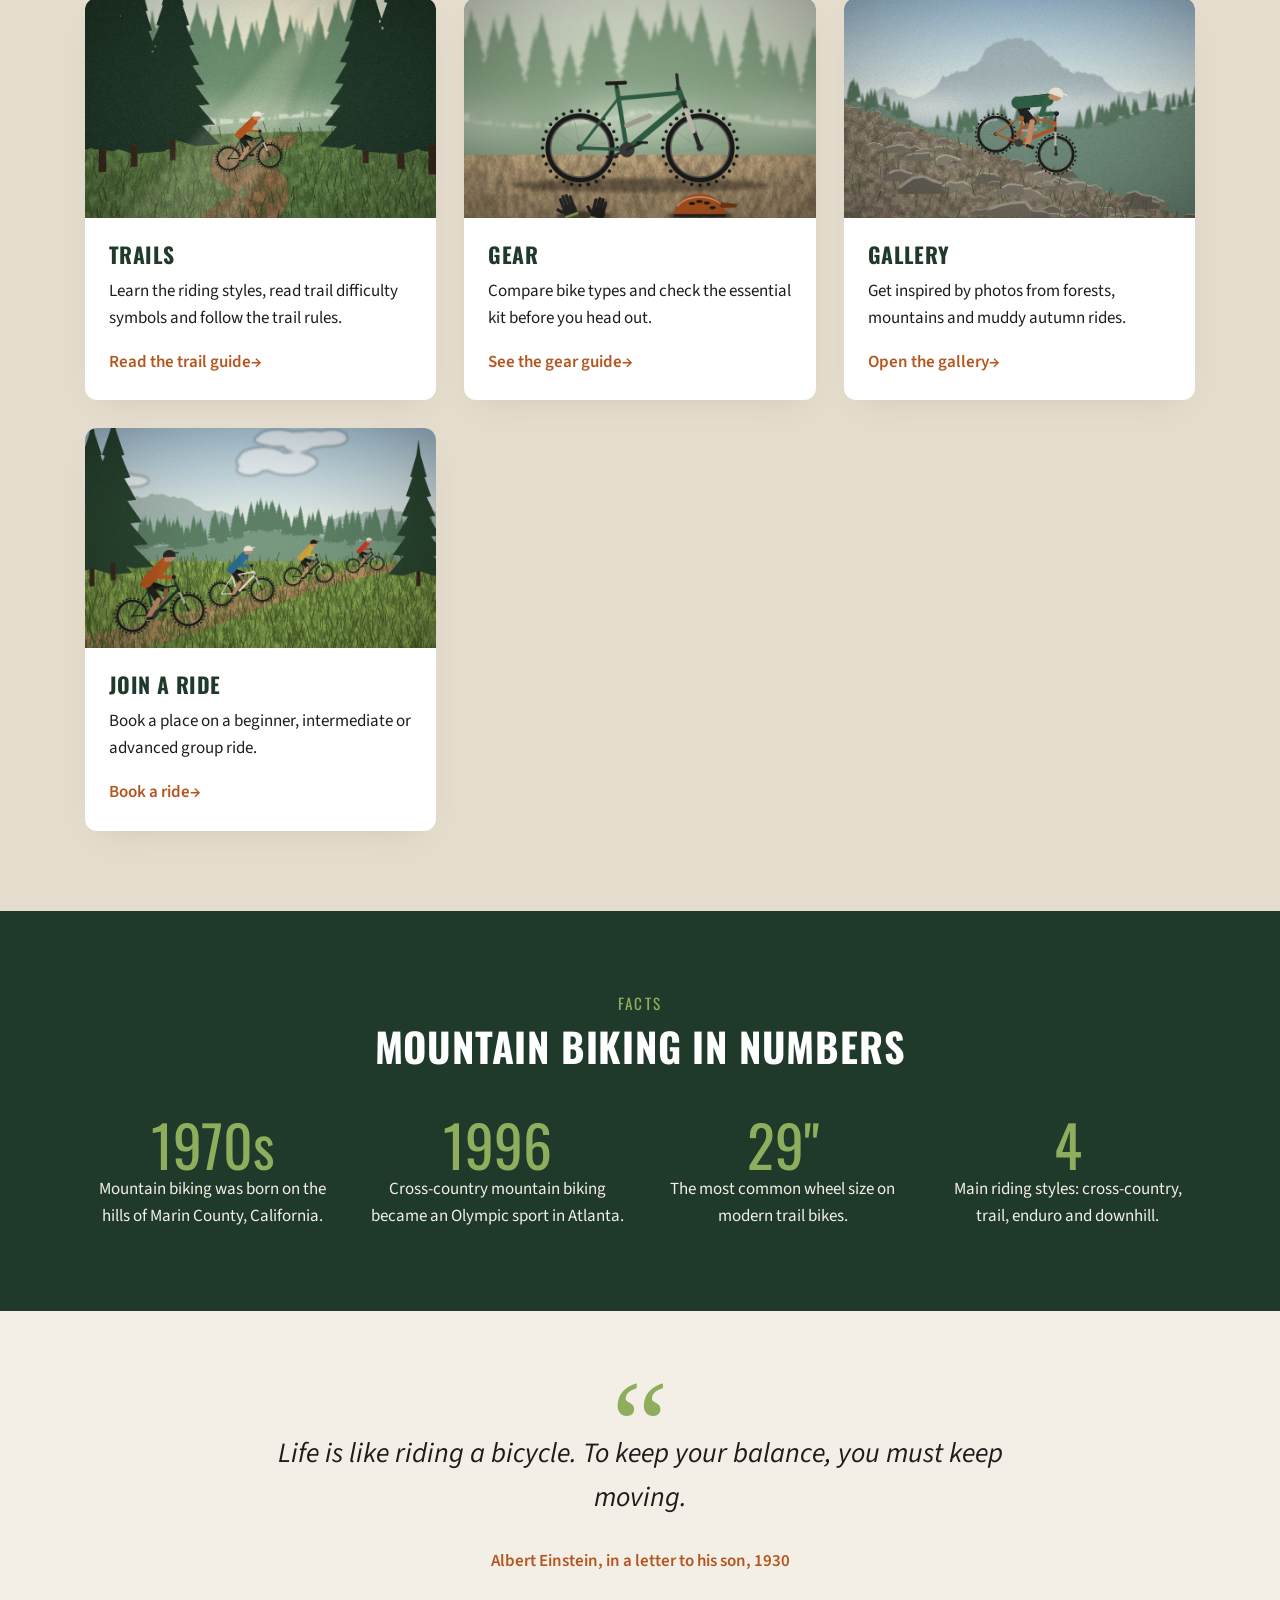
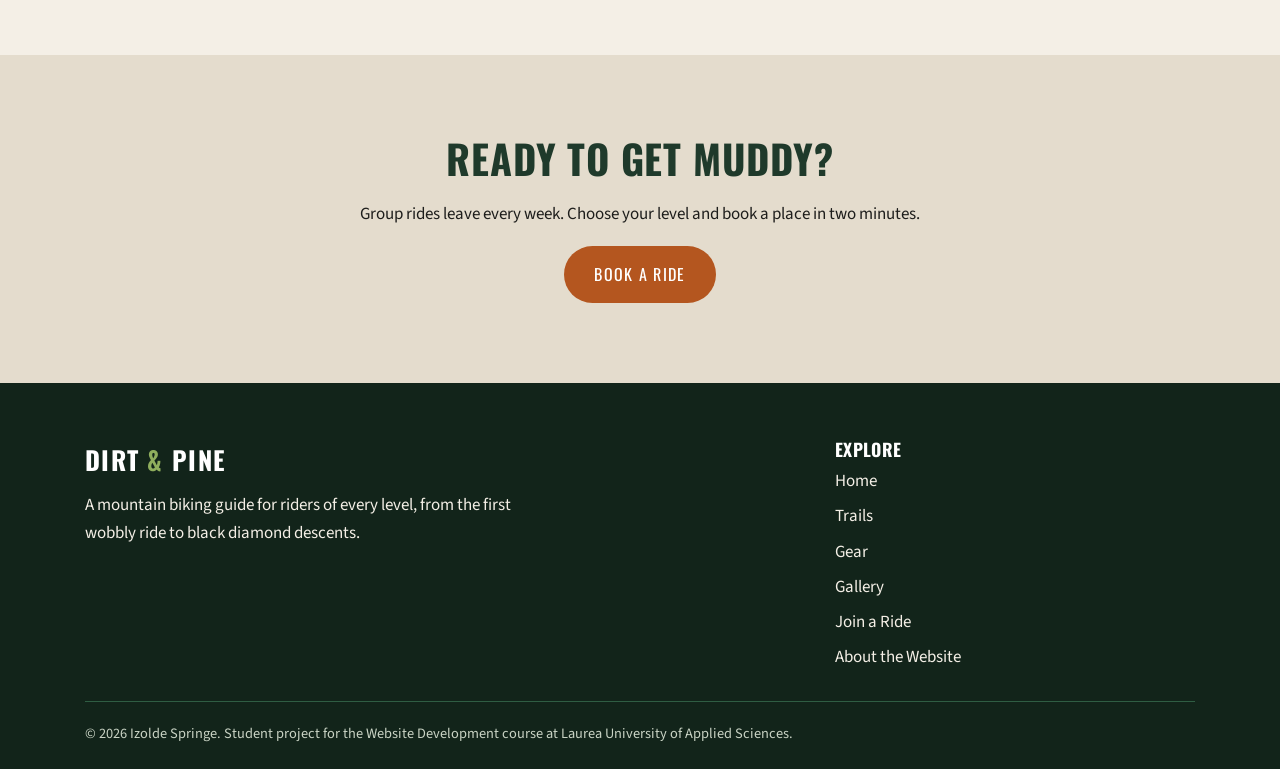
==== commit 8e5de950: "Add About the Website page with the video presentation New about.html page embeds the project video " ====
--- a/final-project/index.html
+++ b/final-project/index.html
@@ -28,6 +28,7 @@
                     <li><a href="gear.html">Gear</a></li>
                     <li><a href="gallery.html">Gallery</a></li>
                     <li><a href="join.html">Join a Ride</a></li>
+                    <li><a href="about.html">About the Website</a></li>
                 </ul>
             </nav>
         </div>
@@ -196,6 +197,7 @@
                         <li><a href="gear.html">Gear</a></li>
                         <li><a href="gallery.html">Gallery</a></li>
                         <li><a href="join.html">Join a Ride</a></li>
+                        <li><a href="about.html">About the Website</a></li>
                     </ul>
                 </nav>
             </div>
--- a/final-project/css/style.css
+++ b/final-project/css/style.css
@@ -461,6 +461,10 @@
     background-image: url("../images/gallery-6.jpg");
 }
 
+.hero-about {
+    background-image: url("../images/slide-2.jpg");
+}
+
 /* ---------- Numbered benefits (home) ---------- */
 .benefits {
     display: grid;
@@ -1296,6 +1300,28 @@
     --bs-progress-border-radius: 999px;
 }
 
+/* ---------- Video presentation (about) ---------- */
+.video-figure {
+    max-width: 960px;
+    margin: 0 auto;
+}
+
+.video-figure video {
+    display: block;
+    width: 100%;
+    height: auto;
+    background-color: var(--color-forest-dark);
+    border-radius: var(--radius);
+    box-shadow: 20px 20px 0 var(--color-moss);
+}
+
+.video-figure figcaption {
+    margin-top: 34px;
+    font-size: 0.95rem;
+    font-style: italic;
+    text-align: center;
+}
+
 /* ---------- Footer ---------- */
 .site-footer {
     padding: 56px 0 24px;
@@ -1450,6 +1476,10 @@
 
     .split-image img {
         height: 300px;
+        box-shadow: 10px 10px 0 var(--color-moss);
+    }
+
+    .video-figure video {
         box-shadow: 10px 10px 0 var(--color-moss);
     }
 
